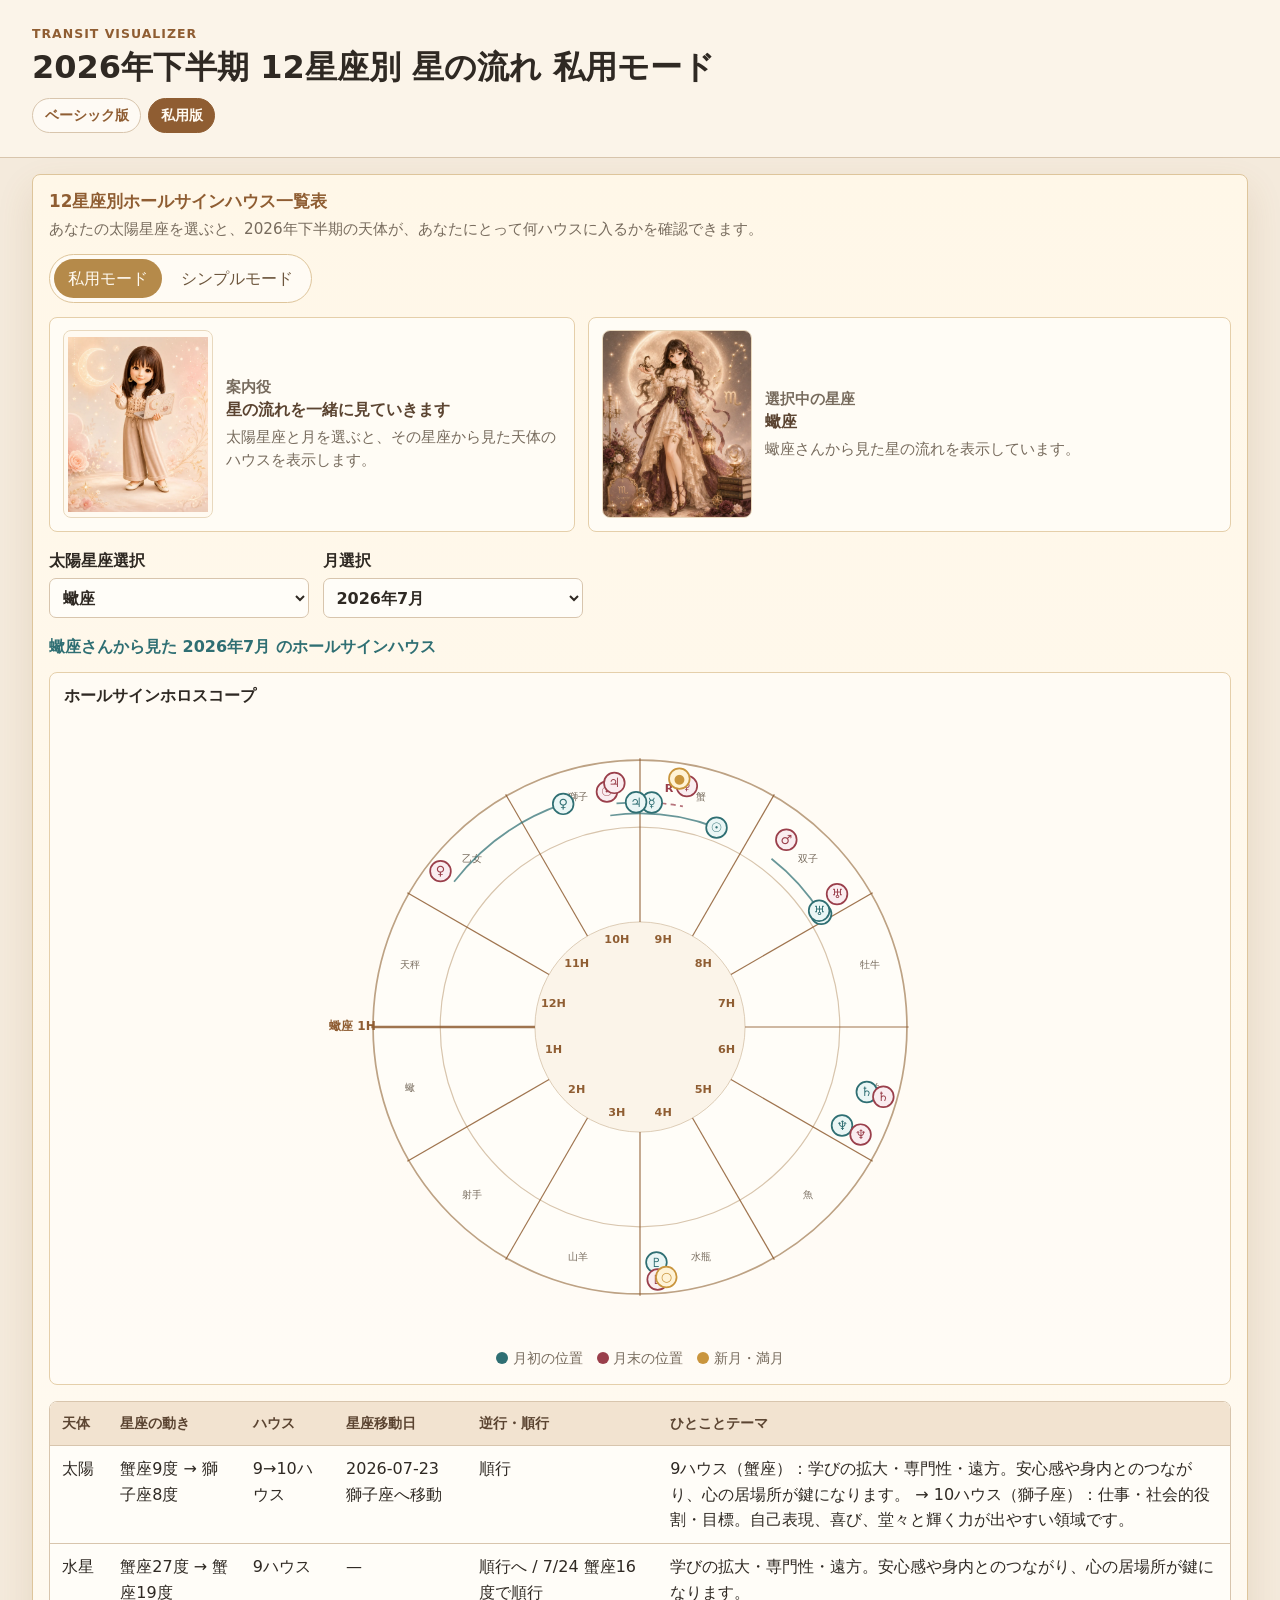
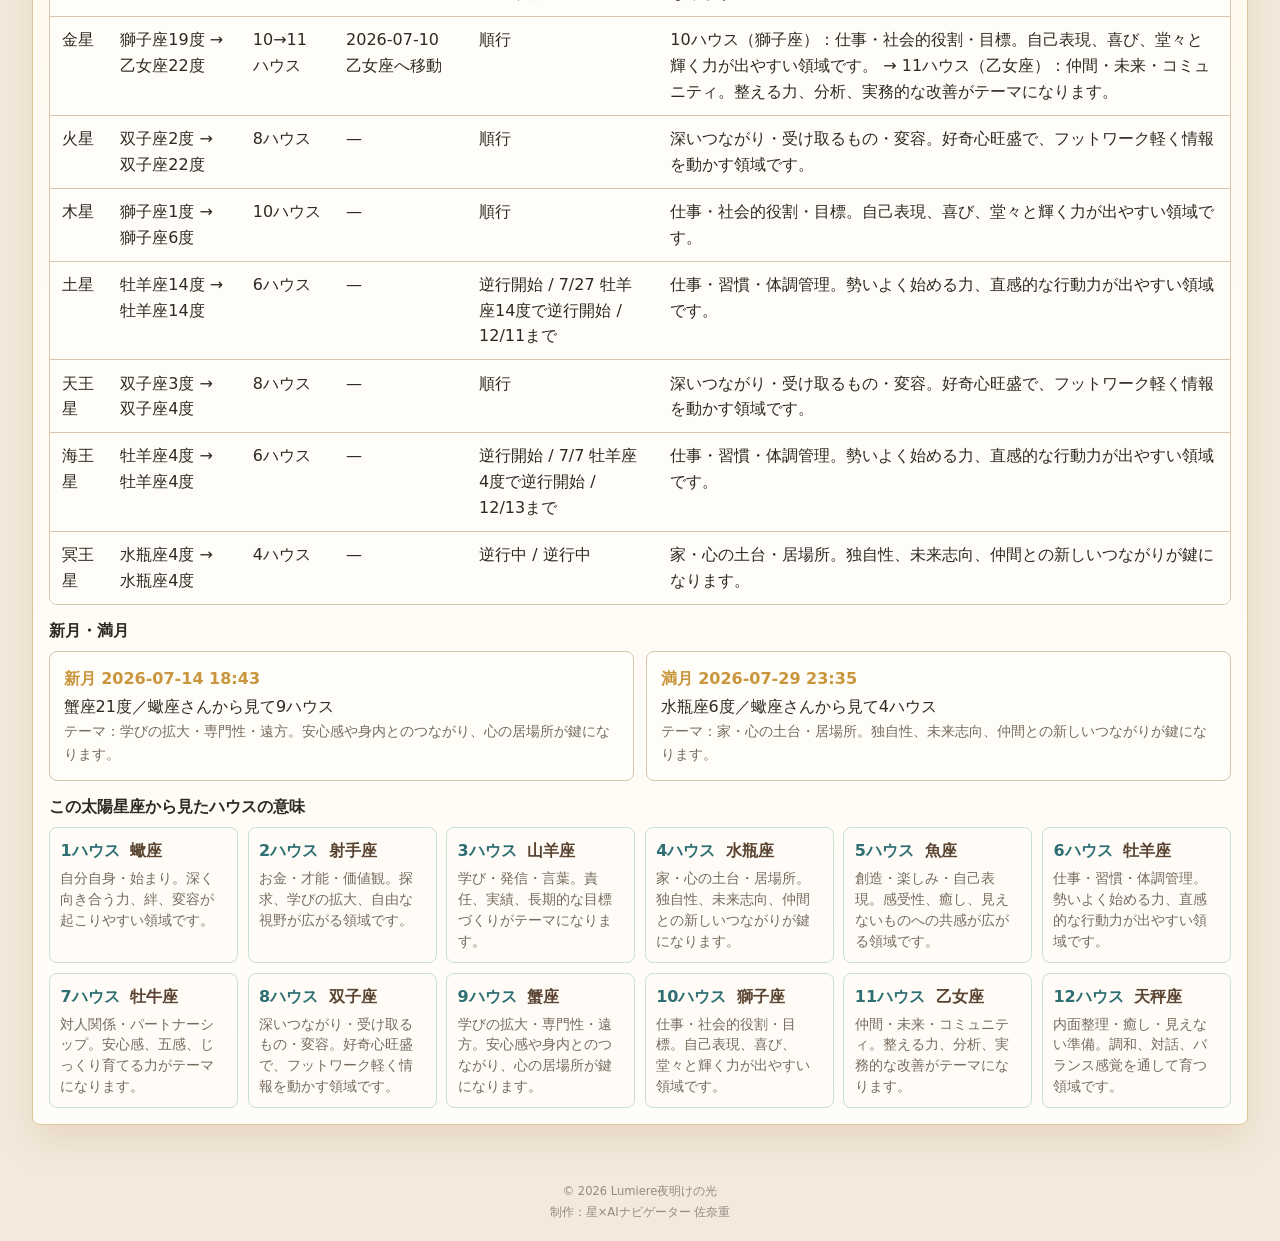
==== private.html @ 5db15344 "Add 12-sign whole sign house app" ====
<!doctype html>
<html lang="ja">
<head>
  <meta charset="utf-8">
  <meta name="viewport" content="width=device-width, initial-scale=1">
  <title>2026年下半期 12星座別 星の流れ 私用モード</title>
  <link rel="stylesheet" href="styles-private.css">
</head>
<body>
  <header class="app-header">
    <div>
      <p class="eyebrow">Transit visualizer</p>
      <h1>2026年下半期 12星座別 星の流れ 私用モード</h1>
      <nav class="view-links" aria-label="表示切り替え">
        <a href="index.html">ベーシック版</a>
        <a href="private.html" aria-current="page">私用版</a>
      </nav>
    </div>
    <div class="storage-actions" aria-label="保存操作">
      <button id="saveBtn" type="button">保存</button>
      <button id="loadBtn" type="button">読み込み</button>
      <button id="exportBtn" type="button">全データを書き出し</button>
      <button id="importBtn" type="button">JSONから読み込み</button>
      <button id="sampleBtn" type="button">サンプルデータを入れる</button>
      <button id="clearBtn" type="button">入力クリア</button>
      <button id="printBtn" type="button">選択月を印刷</button>
      <input id="importFile" type="file" accept="application/json,.json" hidden>
    </div>
  </header>

  <main class="layout">
    <section class="panel whole-sign-panel" aria-labelledby="whole-sign-title">
      <div class="section-heading whole-sign-heading">
        <div>
          <h2 id="whole-sign-title">12星座別ホールサインハウス一覧表</h2>
          <p class="section-description">あなたの太陽星座を選ぶと、2026年下半期の天体が、あなたにとって何ハウスに入るかを確認できます。</p>
        </div>
      </div>

      <div class="mode-switch" aria-label="表示モード">
        <button id="privateModeBtn" class="active" type="button">私用モード</button>
        <button id="simpleModeBtn" type="button">シンプルモード</button>
      </div>

      <section id="characterStage" class="character-stage" aria-label="キャラクター案内">
        <article class="character-card guide-character">
          <div class="character-image-wrap">
            <img id="guideCharacterImage" alt="案内役キャラクター">
          </div>
          <div class="character-copy">
            <p class="character-role">案内役</p>
            <h3>星の流れを一緒に見ていきます</h3>
            <p>太陽星座と月を選ぶと、その星座から見た天体のハウスを表示します。</p>
          </div>
        </article>

        <article class="character-card zodiac-character">
          <div class="character-image-wrap">
            <img id="zodiacCharacterImage" alt="選択中の星座キャラクター">
          </div>
          <div class="character-copy">
            <p class="character-role">選択中の星座</p>
            <h3 id="zodiacCharacterName">牡羊座</h3>
            <p id="zodiacCharacterMessage">牡羊座さんから見た星の流れを表示しています。</p>
          </div>
        </article>
      </section>

      <div class="whole-sign-controls" aria-label="ホールサイン一覧の条件選択">
        <label>
          <span>太陽星座選択</span>
          <select id="wholeSignSelect"></select>
        </label>
        <label>
          <span>月選択</span>
          <select id="wholeSignMonthSelect"></select>
        </label>
      </div>

      <div class="whole-sign-summary" id="wholeSignSummary" aria-live="polite"></div>

      <section class="whole-sign-chart-panel" aria-labelledby="whole-sign-chart-title">
        <h3 id="whole-sign-chart-title">ホールサインホロスコープ</h3>
        <div class="whole-sign-chart-wrap">
          <svg id="wholeSignChartSvg" viewBox="0 0 720 720" role="img" aria-label="選択星座から見たホールサインホロスコープ"></svg>
        </div>
        <div class="whole-sign-chart-legend">
          <span><i class="dot start"></i>月初の位置</span>
          <span><i class="dot end"></i>月末の位置</span>
          <span><i class="dot moon"></i>新月・満月</span>
        </div>
      </section>

      <div class="table-wrap whole-sign-table-wrap">
        <table class="whole-sign-table">
          <thead>
            <tr>
              <th>天体</th>
              <th>星座の動き</th>
              <th>ハウス</th>
              <th>星座移動日</th>
              <th>逆行・順行</th>
              <th>ひとことテーマ</th>
            </tr>
          </thead>
          <tbody id="wholeSignTableBody"></tbody>
        </table>
      </div>

      <section class="whole-sign-lunations" aria-labelledby="whole-sign-lunation-title">
        <h3 id="whole-sign-lunation-title">新月・満月</h3>
        <div id="wholeSignLunationList" class="whole-sign-lunation-list"></div>
      </section>

      <div class="whole-sign-house-map" aria-labelledby="whole-sign-house-map-title">
        <h3 id="whole-sign-house-map-title">この太陽星座から見たハウスの意味</h3>
        <div id="wholeSignHouseMap" class="whole-sign-house-grid"></div>
      </div>
    </section>

    <details class="panel input-panel personal-input-panel">
      <summary>
        <span id="input-title">個人データ入力・保存読み込み</span>
        <span id="statusText" class="status-text" role="status"></span>
      </summary>

      <label class="client-name">
        <span>クライアント名</span>
        <input id="clientName" type="text" autocomplete="off" placeholder="例：サンプル太郎">
      </label>

      <section class="client-library" aria-labelledby="client-library-title">
        <div class="section-heading compact">
          <h2 id="client-library-title">保存済みクライアント</h2>
          <span id="clientCount" class="status-text"></span>
        </div>
        <p class="storage-hint">書き出したJSONは Dropbox の「星よみ2026下半期データー」フォルダに保存してください。</p>
        <input id="clientSearch" type="search" autocomplete="off" placeholder="名前で検索">
        <div id="clientList" class="client-list" role="listbox" aria-label="保存済みクライアント一覧"></div>
      </section>

      <details open>
        <summary>出生天体</summary>
        <div id="natalInputs" class="input-grid"></div>
      </details>

      <details open>
        <summary>ハウスカスプ</summary>
        <div id="houseInputs" class="input-grid house-grid"></div>
      </details>
    </details>

    <section class="panel chart-panel" aria-labelledby="chart-title">
      <div id="printSummary" class="print-summary" aria-hidden="true"></div>

      <div class="section-heading">
        <h2 id="chart-title">ホロスコープ</h2>
        <p id="selectedMonthLabel" class="status-text"></p>
      </div>

      <div id="monthButtons" class="month-buttons" aria-label="月選択"></div>

      <div class="chart-wrap">
        <svg id="chartSvg" viewBox="0 0 720 720" role="img" aria-label="ホロスコープチャート"></svg>
      </div>

      <div class="legend">
        <span><i class="dot natal"></i>出生天体</span>
        <span><i class="dot start"></i>開始位置</span>
        <span><i class="dot end"></i>終了位置</span>
        <span><i class="dot moon"></i>新月・満月</span>
      </div>
    </section>

    <section class="panel list-panel" aria-labelledby="list-title">
      <h2 id="list-title">月別データ一覧</h2>
      <div class="table-wrap">
        <table>
          <thead>
            <tr>
              <th>天体名</th>
              <th>開始位置</th>
              <th>終了位置</th>
              <th>星座移動日</th>
              <th>逆行・順行</th>
              <th>開始ハウス</th>
              <th>終了ハウス</th>
              <th>通過ハウス</th>
            </tr>
          </thead>
          <tbody id="transitTableBody"></tbody>
        </table>
      </div>
    </section>

    <section class="panel lunation-panel" aria-labelledby="lunation-title">
      <h2 id="lunation-title">新月・満月</h2>
      <div id="lunationList" class="lunation-list"></div>
    </section>
  </main>

  <script src="data.js"></script>
  <script src="app-private.js"></script>
  <script>
    (function () {
      function updatePrintSummary() {
        var summary = document.getElementById("printSummary");
        var month = document.getElementById("selectedMonthLabel");
        var client = document.getElementById("clientName");
        if (summary) summary.textContent = ((month && month.textContent) || "選択月") + " / " + ((client && client.value) || "名称未設定");
      }
      var printButton = document.getElementById("printBtn");
      if (printButton) printButton.addEventListener("click", function () { updatePrintSummary(); window.print(); });
      window.addEventListener("beforeprint", updatePrintSummary);
    })();
  </script>

  <footer class="lumiere-site-footer" style="padding: 24px 16px 18px; text-align: center; font-size: 0.72rem; line-height: 1.8; color: rgba(80, 70, 65, 0.58); letter-spacing: 0;">
    <div>© 2026 Lumiere夜明けの光</div>
    <div>制作：星×AIナビゲーター 佐奈重</div>
  </footer>
</body>
</html>
---- styles-private.css ----
:root {
  --bg: #f4eadc;
  --paper: #fffaf1;
  --paper-2: #f8f0e4;
  --ink: #2f2923;
  --muted: #776b5d;
  --line: #d8c5ad;
  --accent: #8f5d32;
  --accent-2: #2f6f73;
  --accent-3: #9a3f4b;
  --gold: #c9953d;
  --shadow: 0 12px 32px rgba(72, 48, 26, 0.12);
}

* {
  box-sizing: border-box;
}

body {
  margin: 0;
  min-height: 100vh;
  color: var(--ink);
  background: var(--bg);
  font-family: system-ui, -apple-system, BlinkMacSystemFont, "Segoe UI", sans-serif;
  line-height: 1.6;
}

button,
input,
select {
  font: inherit;
}

button {
  min-height: 42px;
  border: 1px solid #b98c61;
  border-radius: 8px;
  padding: 0.55rem 0.85rem;
  color: #fffaf1;
  background: var(--accent);
  cursor: pointer;
}

button:hover {
  filter: brightness(0.96);
}

button.secondary {
  color: var(--ink);
  background: var(--paper-2);
}

.app-header {
  display: flex;
  align-items: end;
  justify-content: space-between;
  gap: 1rem;
  padding: 1.5rem clamp(1rem, 3vw, 2rem);
  border-bottom: 1px solid var(--line);
  background: #fbf4e9;
}

.eyebrow {
  margin: 0 0 0.2rem;
  color: var(--accent);
  font-size: 0.78rem;
  font-weight: 700;
  letter-spacing: 0.08em;
  text-transform: uppercase;
}

.view-links {
  display: flex;
  flex-wrap: wrap;
  gap: 0.45rem;
  margin-top: 0.7rem;
}

.view-links a {
  border: 1px solid var(--line);
  border-radius: 999px;
  padding: 0.32rem 0.72rem;
  color: var(--accent);
  background: rgba(255, 253, 248, 0.72);
  font-size: 0.86rem;
  font-weight: 800;
  text-decoration: none;
}

.view-links a[aria-current="page"] {
  color: #fffaf1;
  border-color: var(--accent);
  background: var(--accent);
}

h1,
h2 {
  margin: 0;
  line-height: 1.25;
}

h1 {
  font-size: clamp(1.35rem, 3.8vw, 2rem);
}

h2 {
  font-size: 1.05rem;
}

.storage-actions,
.month-buttons {
  display: flex;
  flex-wrap: wrap;
  gap: 0.55rem;
}

.storage-actions,
.input-panel,
.chart-panel,
.list-panel,
.lunation-panel {
  display: none;
}

.layout {
  display: grid;
  grid-template-columns: minmax(0, 1fr);
  gap: 1rem;
  padding: 1rem clamp(1rem, 3vw, 2rem) 2rem;
}

.panel {
  border: 1px solid var(--line);
  border-radius: 8px;
  background: var(--paper);
  box-shadow: var(--shadow);
  padding: 1rem;
}

.input-panel {
  align-self: start;
}

.chart-panel,
.list-panel,
.lunation-panel,
.whole-sign-panel {
  min-width: 0;
}

.list-panel,
.lunation-panel,
.whole-sign-panel {
  grid-column: 1 / -1;
}

.section-heading {
  display: flex;
  align-items: baseline;
  justify-content: space-between;
  gap: 1rem;
  margin-bottom: 0.8rem;
}

.section-heading.compact {
  margin-bottom: 0.45rem;
}

.status-text {
  min-height: 1.4em;
  margin: 0;
  color: var(--muted);
  font-size: 0.9rem;
}

.print-summary {
  display: none;
}

.client-name {
  display: grid;
  gap: 0.3rem;
  margin-bottom: 1rem;
  font-weight: 700;
}

.client-library {
  border-top: 1px solid var(--line);
  border-bottom: 1px solid var(--line);
  padding: 0.8rem 0;
  margin-bottom: 1rem;
}

.storage-hint {
  margin: 0 0 0.55rem;
  color: var(--muted);
  font-size: 0.88rem;
}

.client-list {
  display: grid;
  gap: 0.45rem;
  max-height: 190px;
  overflow: auto;
  margin-top: 0.6rem;
  padding-right: 0.2rem;
}

.client-item {
  display: flex;
  align-items: center;
  justify-content: space-between;
  gap: 0.45rem;
  border: 1px solid var(--line);
  border-radius: 8px;
  padding: 0.45rem;
  background: #fffdf8;
}

.client-item.active {
  border-color: var(--accent-2);
  background: #eef8f6;
}

.client-item button {
  min-height: 34px;
  padding: 0.3rem 0.55rem;
  white-space: nowrap;
}

.client-item .load-client {
  flex: 1;
  min-width: 0;
  color: var(--ink);
  text-align: left;
  background: transparent;
  border-color: transparent;
}

.client-item .delete-client {
  color: #7b2631;
  background: #fff7f6;
  border-color: #d8aaa7;
}

input,
select {
  width: 100%;
  min-height: 40px;
  border: 1px solid var(--line);
  border-radius: 7px;
  padding: 0.45rem 0.55rem;
  color: var(--ink);
  background: #fffdf8;
}

details {
  border-top: 1px solid var(--line);
  padding-top: 0.8rem;
  margin-top: 0.8rem;
}

summary {
  cursor: pointer;
  font-weight: 800;
}

.input-grid {
  display: grid;
  grid-template-columns: 1fr;
  gap: 0.65rem;
  margin-top: 0.8rem;
}

.field {
  display: grid;
  grid-template-columns: minmax(6.2rem, 0.8fr) minmax(7rem, 1fr) 4.4rem;
  gap: 0.45rem;
  align-items: center;
}

.field label {
  font-weight: 700;
}

.field input {
  text-align: right;
}

.month-buttons {
  margin-bottom: 0.9rem;
}

.month-buttons button {
  color: var(--ink);
  background: #fff8ea;
}

.month-buttons button.active {
  color: #fffaf1;
  border-color: var(--accent-2);
  background: var(--accent-2);
}

.chart-wrap {
  width: min(100%, 760px);
  margin: 0 auto;
  aspect-ratio: 1;
}

#chartSvg {
  display: block;
  width: 100%;
  height: 100%;
  overflow: visible;
}

.legend {
  display: flex;
  flex-wrap: wrap;
  gap: 0.85rem;
  justify-content: center;
  margin-top: 0.7rem;
  color: var(--muted);
  font-size: 0.9rem;
}

.dot {
  display: inline-block;
  width: 0.75rem;
  height: 0.75rem;
  border-radius: 50%;
  margin-right: 0.3rem;
  vertical-align: -0.08rem;
}

.dot.natal { background: var(--accent); }
.dot.start { background: var(--accent-2); }
.dot.end { background: var(--accent-3); }
.dot.moon { background: var(--gold); }

.table-wrap {
  overflow-x: auto;
  border: 1px solid var(--line);
  border-radius: 8px;
}

table {
  width: 100%;
  min-width: 900px;
  border-collapse: collapse;
  background: #fffdf8;
}

th,
td {
  border-bottom: 1px solid var(--line);
  padding: 0.65rem 0.75rem;
  text-align: left;
  vertical-align: top;
}

th {
  color: #5b4431;
  background: #f2e3d0;
  font-size: 0.86rem;
  white-space: nowrap;
}

tbody tr:last-child td {
  border-bottom: 0;
}

.lunation-list {
  display: grid;
  grid-template-columns: repeat(auto-fit, minmax(230px, 1fr));
  gap: 0.75rem;
}

.lunation-card {
  border: 1px solid var(--line);
  border-radius: 8px;
  padding: 0.85rem;
  background: #fffdf8;
}

.lunation-card strong {
  display: block;
  margin-bottom: 0.2rem;
  color: var(--accent-3);
}

.section-description {
  margin: 0.35rem 0 0;
  color: var(--muted);
  font-size: 0.95rem;
}

.whole-sign-heading {
  align-items: start;
}

.whole-sign-panel {
  border-color: #dec59b;
  background: linear-gradient(180deg, #fff7e8 0%, #fffaf1 62%, #fffdf8 100%);
  box-shadow: 0 16px 36px rgba(145, 100, 45, 0.14);
}

.whole-sign-panel h2 {
  color: #8f5d32;
}

.mode-switch {
  display: inline-flex;
  flex-wrap: wrap;
  gap: 0.35rem;
  margin: 0 0 0.85rem;
  padding: 0.25rem;
  border: 1px solid #dec59b;
  border-radius: 999px;
  background: rgba(255, 253, 248, 0.78);
}

.mode-switch button {
  min-height: 34px;
  border-color: transparent;
  border-radius: 999px;
  padding: 0.35rem 0.8rem;
  color: #6d563d;
  background: transparent;
}

.mode-switch button.active {
  color: #fffaf1;
  background: #b58a4a;
}

.character-stage {
  display: grid;
  grid-template-columns: minmax(0, 0.9fr) minmax(0, 1.1fr);
  gap: 0.85rem;
  margin: 0 0 1rem;
}

.character-card {
  display: grid;
  grid-template-columns: minmax(96px, 150px) minmax(0, 1fr);
  gap: 0.8rem;
  align-items: center;
  overflow: hidden;
  border: 1px solid #e5cfaa;
  border-radius: 8px;
  padding: 0.8rem;
  background: rgba(255, 253, 248, 0.84);
}

.character-image-wrap {
  aspect-ratio: 4 / 5;
  overflow: hidden;
  border: 1px solid #e8d8bd;
  border-radius: 8px;
  background: #fffaf1;
}

.character-image-wrap img {
  display: block;
  width: 100%;
  height: 100%;
  object-fit: cover;
}

.guide-character .character-image-wrap img {
  object-fit: contain;
  padding: 0.25rem;
}

.character-copy {
  min-width: 0;
}

.character-role {
  margin: 0 0 0.2rem;
  color: #b58a4a;
  font-size: 0.78rem;
  font-weight: 800;
}

.character-copy h3 {
  margin: 0 0 0.35rem;
  color: #5b4431;
  font-size: 1rem;
  line-height: 1.35;
}

.character-copy p {
  margin: 0;
  color: var(--muted);
  font-size: 0.92rem;
  line-height: 1.55;
}

.simple-mode .character-stage {
  display: none;
}

.whole-sign-controls {
  display: grid;
  grid-template-columns: repeat(2, minmax(180px, 260px));
  gap: 0.85rem;
  margin: 1rem 0;
}

.whole-sign-controls label {
  display: grid;
  gap: 0.3rem;
  font-weight: 800;
}

.whole-sign-summary {
  margin: 0 0 0.75rem;
  color: var(--accent-2);
  font-weight: 800;
}

.whole-sign-chart-panel {
  margin: 0 0 1rem;
  border: 1px solid #e5cfaa;
  border-radius: 8px;
  padding: 0.85rem;
  background: rgba(255, 253, 248, 0.76);
}

.whole-sign-chart-panel h3 {
  margin: 0 0 0.65rem;
  color: var(--ink);
  font-size: 1rem;
  line-height: 1.25;
}

.whole-sign-chart-wrap {
  width: min(100%, 620px);
  margin: 0 auto;
  aspect-ratio: 1;
}

#wholeSignChartSvg {
  display: block;
  width: 100%;
  height: 100%;
  overflow: visible;
}

.whole-sign-chart-legend {
  display: flex;
  flex-wrap: wrap;
  gap: 0.85rem;
  justify-content: center;
  margin-top: 0.65rem;
  color: var(--muted);
  font-size: 0.9rem;
}

.whole-sign-house-map {
  margin: 1rem 0 0;
}

.whole-sign-house-map h3 {
  margin: 0 0 0.65rem;
  color: var(--ink);
  font-size: 1rem;
  line-height: 1.25;
}

.whole-sign-house-grid {
  display: grid;
  grid-template-columns: repeat(auto-fit, minmax(180px, 1fr));
  gap: 0.6rem;
}

.whole-sign-house-card {
  border: 1px solid #c8ded8;
  border-radius: 8px;
  padding: 0.65rem;
  background: rgba(255, 253, 248, 0.82);
}

.whole-sign-house-card strong {
  display: inline-block;
  margin-right: 0.35rem;
  color: var(--accent-2);
}

.whole-sign-house-card span {
  color: #5b4431;
  font-weight: 800;
}

.whole-sign-house-card p {
  margin: 0.25rem 0 0;
  color: var(--muted);
  font-size: 0.9rem;
  line-height: 1.45;
}

.whole-sign-table {
  min-width: 980px;
}

.whole-sign-lunations {
  margin-top: 1rem;
}

.whole-sign-lunations h3 {
  margin: 0 0 0.65rem;
  color: var(--ink);
  font-size: 1rem;
  line-height: 1.25;
}

.whole-sign-lunation-list {
  display: grid;
  grid-template-columns: repeat(auto-fit, minmax(250px, 1fr));
  gap: 0.75rem;
}

.whole-sign-lunation-card {
  border: 1px solid var(--line);
  border-radius: 8px;
  padding: 0.85rem;
  background: #fffdf8;
}

.whole-sign-lunation-card strong {
  display: block;
  margin-bottom: 0.2rem;
  color: var(--gold);
}

.small {
  color: var(--muted);
  font-size: 0.9rem;
}

.svg-label {
  fill: var(--ink);
  font-size: 15px;
  font-weight: 700;
}

.svg-small {
  fill: var(--muted);
  font-size: 12px;
}

@media (max-width: 980px) {
  .app-header,
  .layout {
    display: block;
  }

  .storage-actions {
    margin-top: 1rem;
  }

  .panel {
    margin-bottom: 1rem;
  }
}

@media (max-width: 620px) {
  .app-header,
  .layout {
    padding-left: 0.75rem;
    padding-right: 0.75rem;
  }

  .input-grid {
    grid-template-columns: 1fr;
  }

  .field {
    grid-template-columns: 6rem minmax(6.6rem, 1fr) 4rem;
  }

  button {
    flex: 1 1 auto;
  }

  .whole-sign-controls {
    grid-template-columns: 1fr;
  }

  .character-stage {
    grid-template-columns: 1fr;
  }

  .character-card {
    grid-template-columns: 104px minmax(0, 1fr);
  }

  .whole-sign-house-grid {
    grid-template-columns: 1fr 1fr;
  }

  .whole-sign-table-wrap {
    overflow: visible;
    border: 0;
  }

  .whole-sign-table {
    min-width: 0;
    background: transparent;
  }

  .whole-sign-table thead {
    display: none;
  }

  .whole-sign-table,
  .whole-sign-table tbody,
  .whole-sign-table tr,
  .whole-sign-table td {
    display: block;
    width: 100%;
  }

  .whole-sign-table tr {
    border: 1px solid var(--line);
    border-radius: 8px;
    margin-bottom: 0.75rem;
    padding: 0.7rem;
    background: #fffdf8;
  }

  .whole-sign-table td {
    display: grid;
    grid-template-columns: 7.5rem minmax(0, 1fr);
    gap: 0.65rem;
    border-bottom: 1px solid #eadbcc;
    padding: 0.42rem 0;
    word-break: break-word;
  }

  .whole-sign-table td:last-child {
    border-bottom: 0;
  }

  .whole-sign-table td::before {
    content: attr(data-label);
    color: #5b4431;
    font-weight: 800;
  }
}

@media (max-width: 430px) {
  .character-card {
    grid-template-columns: 1fr;
  }

  .character-image-wrap {
    max-width: 220px;
    margin: 0 auto;
    width: 100%;
  }

  .whole-sign-house-grid {
    grid-template-columns: 1fr;
  }
}

@media print {
  @page {
    size: A4 portrait;
    margin: 7mm;
  }

  :root {
    --bg: #ffffff;
    --paper: #ffffff;
    --paper-2: #ffffff;
    --shadow: none;
  }

  * {
    print-color-adjust: exact;
    -webkit-print-color-adjust: exact;
  }

  body {
    min-height: auto;
    background: #ffffff;
    font-size: 9.5pt;
    line-height: 1.25;
  }

  button,
  input,
  select,
  .app-header,
  .input-panel,
  .month-buttons,
  .legend,
  .whole-sign-controls {
    display: none !important;
  }

  .layout {
    display: block;
    padding: 0;
  }

  .panel {
    break-inside: avoid;
    page-break-inside: avoid;
    border: 0;
    border-radius: 0;
    box-shadow: none;
    padding: 0;
    margin: 0 0 4mm;
    background: #ffffff;
  }

  .chart-panel {
    min-height: auto;
  }

  .print-summary {
    display: block;
    margin: 0 0 2.5mm;
    padding-bottom: 2mm;
    border-bottom: 1px solid #d8c5ad;
    color: #2f2923;
    font-size: 13pt;
    font-weight: 800;
  }

  .print-summary:empty {
    display: none;
  }

  .section-heading {
    margin-bottom: 1.5mm;
  }

  h2 {
    font-size: 11pt;
  }

  .status-text {
    font-size: 10pt;
  }

  .chart-wrap {
    width: 100%;
    max-width: 118mm;
    height: 118mm;
    margin: 0 auto;
  }

  #chartSvg {
    width: 100%;
    height: 100%;
  }

  .table-wrap {
    overflow: visible;
    border-radius: 0;
  }

  table {
    min-width: 0;
    table-layout: fixed;
    font-size: 7.2pt;
  }

  th,
  td {
    padding: 1.2mm 1mm;
    word-break: break-word;
  }

  th {
    white-space: normal;
  }

  .lunation-list {
    grid-template-columns: 1fr 1fr;
    gap: 2mm;
  }

  .lunation-card {
    break-inside: avoid;
    page-break-inside: avoid;
    padding: 1.8mm;
  }

  .lunation-card strong {
    margin-bottom: 0.5mm;
  }

  .small {
    font-size: 8pt;
  }
}
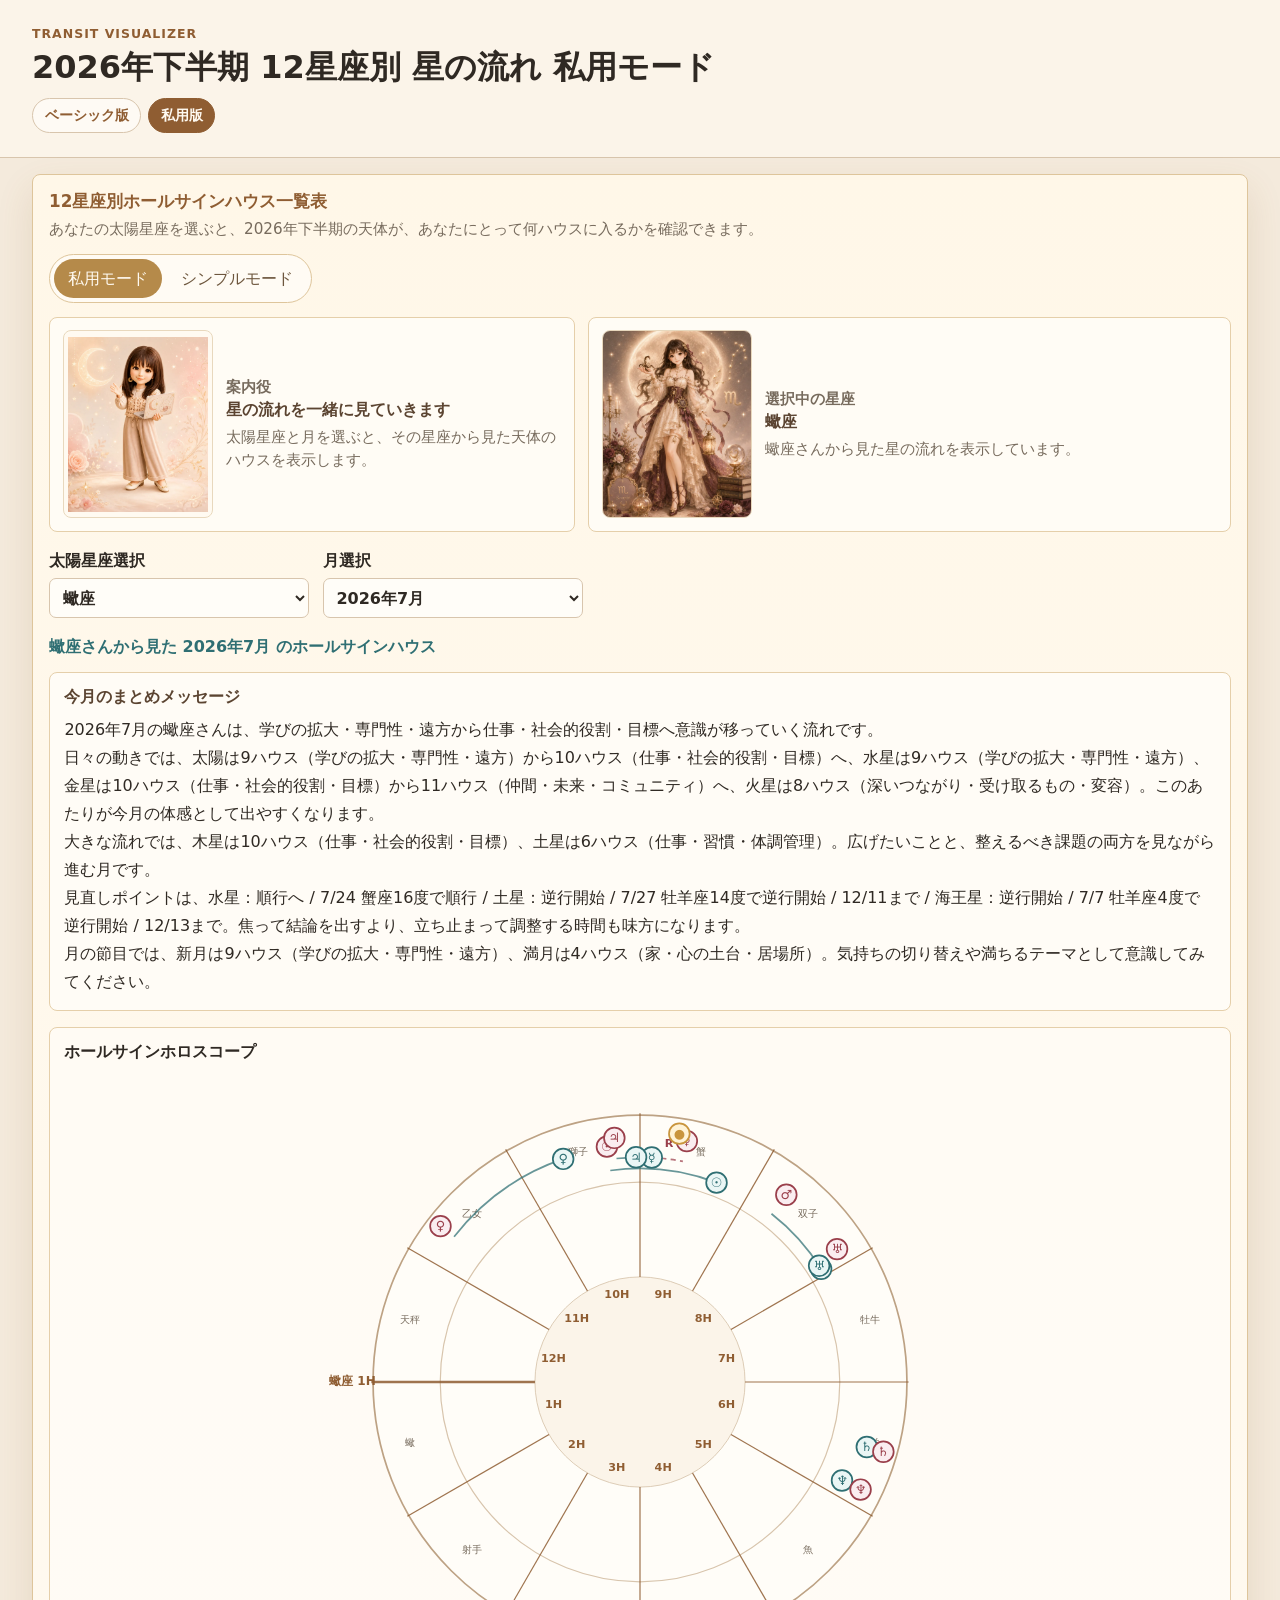
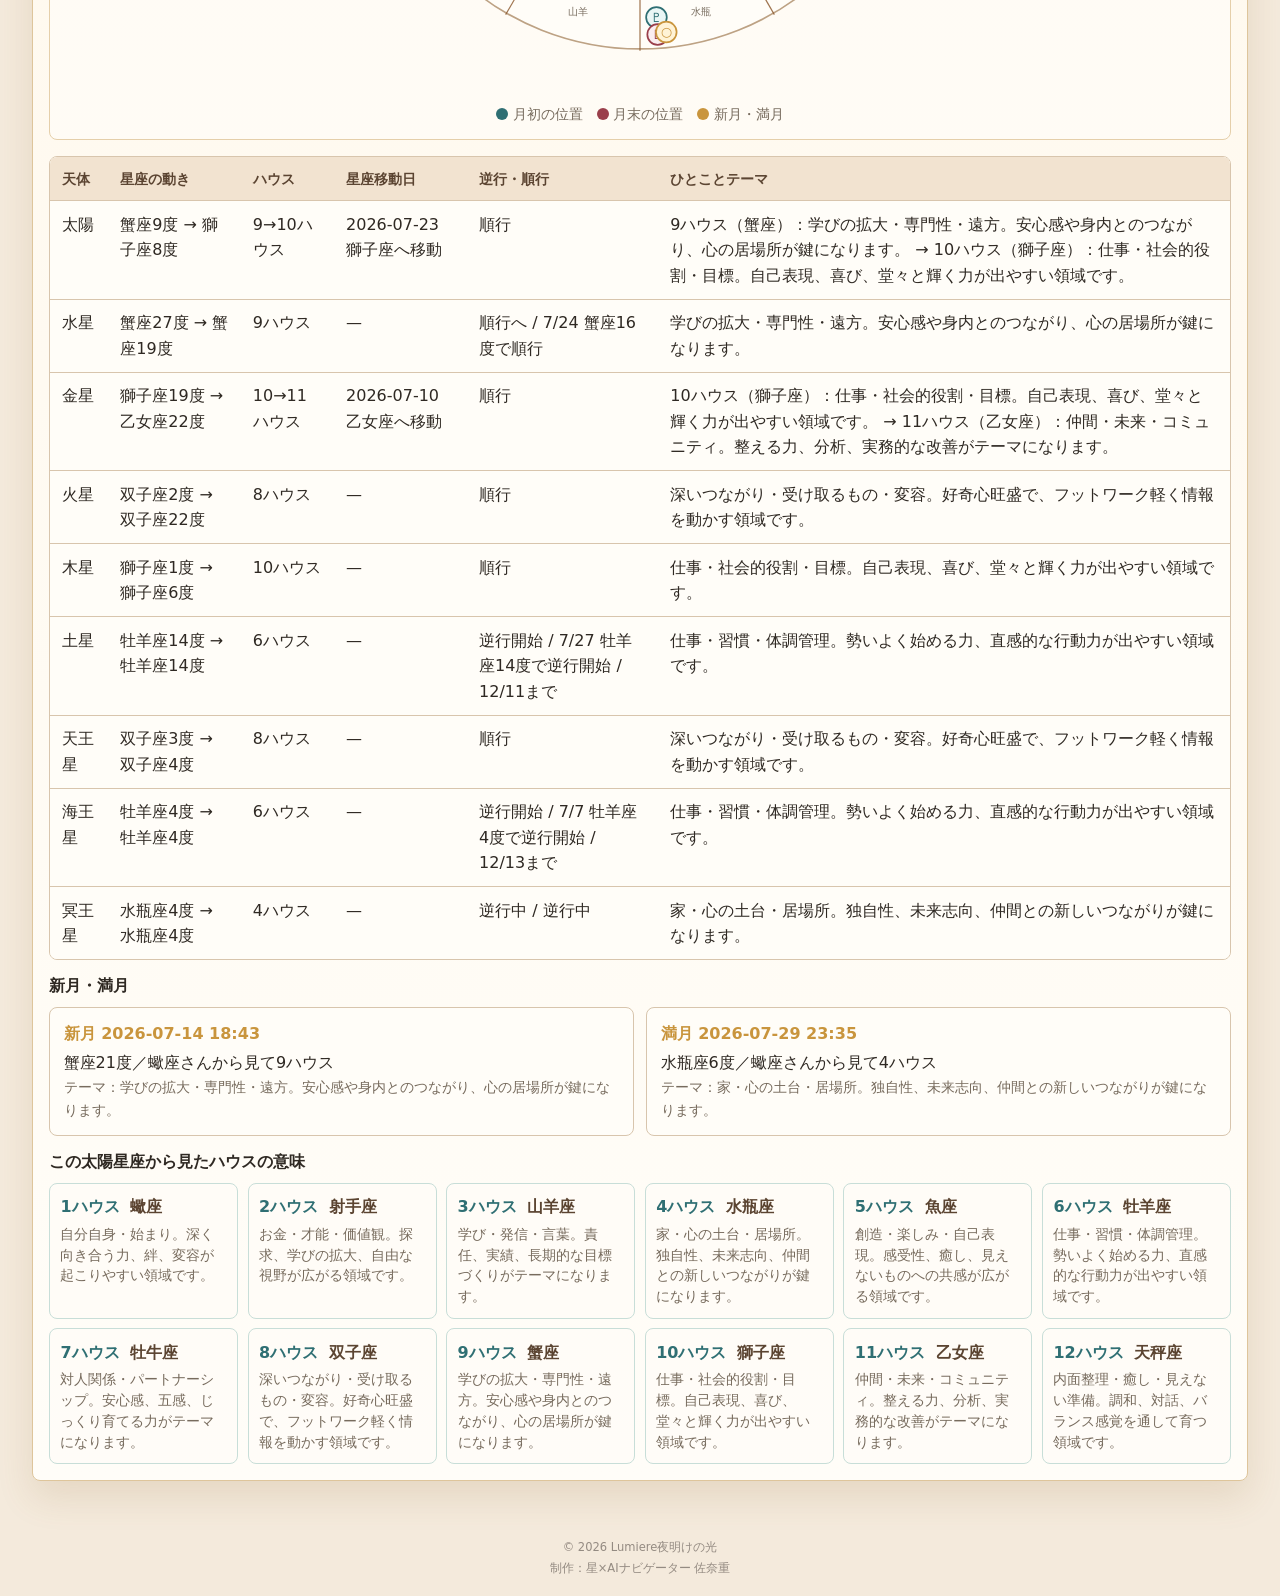
==== commit a6a0e420: "Add monthly summary messages" ====
--- a/private.html
+++ b/private.html
@@ -79,6 +79,11 @@
 
       <div class="whole-sign-summary" id="wholeSignSummary" aria-live="polite"></div>
 
+      <section class="monthly-message-panel" aria-labelledby="monthly-message-title">
+        <h3 id="monthly-message-title">今月のまとめメッセージ</h3>
+        <div id="wholeSignMonthlyMessage" class="monthly-message"></div>
+      </section>
+
       <section class="whole-sign-chart-panel" aria-labelledby="whole-sign-chart-title">
         <h3 id="whole-sign-chart-title">ホールサインホロスコープ</h3>
         <div class="whole-sign-chart-wrap">
--- a/styles-private.css
+++ b/styles-private.css
@@ -522,6 +522,27 @@
   font-weight: 800;
 }
 
+.monthly-message-panel {
+  margin: 0 0 1rem;
+  border: 1px solid #e5cfaa;
+  border-radius: 8px;
+  padding: 0.9rem;
+  background: rgba(255, 253, 248, 0.86);
+}
+
+.monthly-message-panel h3 {
+  margin: 0 0 0.55rem;
+  color: #5b4431;
+  font-size: 1rem;
+  line-height: 1.25;
+}
+
+.monthly-message {
+  white-space: pre-line;
+  color: var(--ink);
+  line-height: 1.75;
+}
+
 .whole-sign-chart-panel {
   margin: 0 0 1rem;
   border: 1px solid #e5cfaa;
